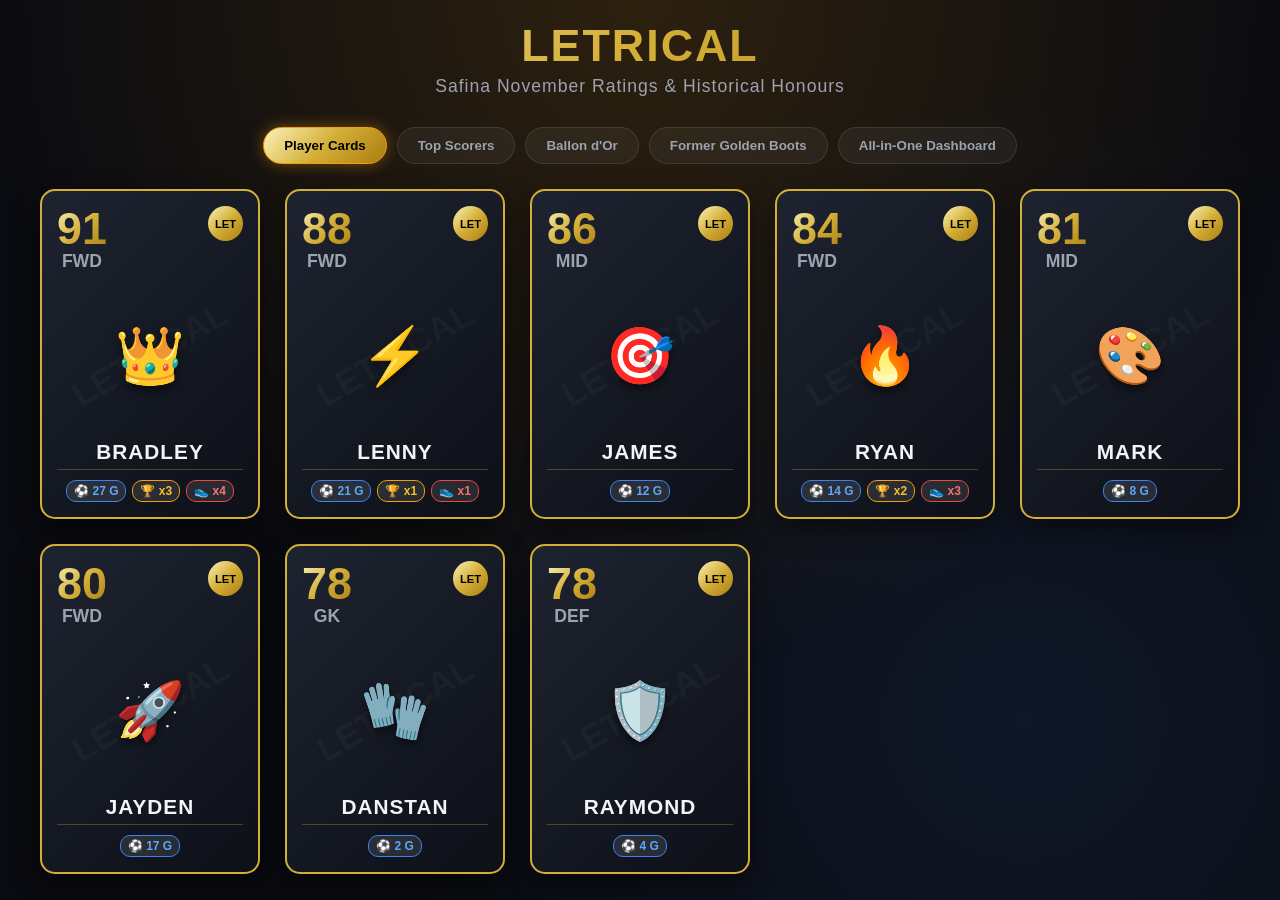
==== index.html @ ea12ece7 "Create the Letrical website landing page with the ratings, history, and tabbed dashboard layout." ====
<!DOCTYPE html>
<html lang="en">
<head>
  <meta charset="UTF-8" />
  <meta name="viewport" content="width=device-width, initial-scale=1.0" />
  <title>Letrical - Safina November Ratings & History</title>
  <style>
    :root {
      --bg-dark: #0a0b10;
      --card-bg: rgba(20, 24, 36, 0.85);
      --gold-primary: #f59e0b;
      --gold-glow: rgba(245, 158, 11, 0.4);
      --gold-gradient: linear-gradient(135deg, #fbf3b9 0%, #d4af37 50%, #aa7c11 100%);
      --silver-gradient: linear-gradient(135deg, #ffffff 0%, #a8a8a8 50%, #696969 100%);
      --bronze-gradient: linear-gradient(135deg, #f6d3af 0%, #b06d3b 50%, #7d4419 100%);
      --text-main: #f3f4f6;
      --text-sub: #9ca3af;
      --accent-blue: #3b82f6;
    }

    * {
      box-sizing: border-box;
      margin: 0;
      padding: 0;
      font-family: 'Segoe UI', Roboto, Helvetica, Arial, sans-serif;
    }

    body {
      background-color: var(--bg-dark);
      background-image:
        radial-gradient(circle at 50% 0%, rgba(245, 158, 11, 0.15) 0%, transparent 60%),
        radial-gradient(circle at 80% 80%, rgba(59, 130, 246, 0.1) 0%, transparent 50%);
      color: var(--text-main);
      min-height: 100vh;
      padding: 20px;
    }

    .header {
      text-align: center;
      margin-bottom: 30px;
    }

    .brand-title {
      font-size: 2.8rem;
      font-weight: 900;
      letter-spacing: 2px;
      background: var(--gold-gradient);
      -webkit-background-clip: text;
      background-clip: text;
      -webkit-text-fill-color: transparent;
      text-transform: uppercase;
      margin-bottom: 5px;
    }

    .subtitle {
      color: var(--text-sub);
      font-size: 1.1rem;
      letter-spacing: 1px;
    }

    .nav-tabs {
      display: flex;
      justify-content: center;
      gap: 10px;
      margin-bottom: 25px;
      flex-wrap: wrap;
    }

    .tab-btn {
      background: rgba(255, 255, 255, 0.05);
      border: 1px solid rgba(255, 255, 255, 0.1);
      color: var(--text-sub);
      padding: 10px 20px;
      border-radius: 20px;
      cursor: pointer;
      font-weight: 600;
      transition: all 0.3s ease;
    }

    .tab-btn:hover, .tab-btn.active {
      background: var(--gold-gradient);
      color: #000;
      border-color: var(--gold-primary);
      box-shadow: 0 0 15px var(--gold-glow);
    }

    .section-content {
      display: none;
      max-width: 1200px;
      margin: 0 auto;
    }

    .section-content.active {
      display: block;
    }

    .cards-grid {
      display: grid;
      grid-template-columns: repeat(auto-fit, minmax(220px, 1fr));
      gap: 25px;
      justify-items: center;
    }

    .fut-card {
      width: 220px;
      height: 330px;
      background: linear-gradient(135deg, #1e2330 0%, #0d1017 100%);
      border-radius: 15px;
      border: 2px solid #d4af37;
      position: relative;
      padding: 15px;
      box-shadow: 0 10px 25px rgba(0,0,0,0.5);
      transition: transform 0.3s ease, box-shadow 0.3s ease;
      overflow: hidden;
      display: flex;
      flex-direction: column;
      justify-content: space-between;
    }

    .fut-card:hover {
      transform: translateY(-8px) scale(1.02);
      box-shadow: 0 15px 30px var(--gold-glow);
    }

    .fut-card::before {
      content: 'LETRICAL';
      position: absolute;
      top: 50%;
      left: 50%;
      transform: translate(-50%, -50%) rotate(-30deg);
      font-size: 2.2rem;
      font-weight: 900;
      color: rgba(255, 255, 255, 0.03);
      pointer-events: none;
      white-space: nowrap;
    }

    .card-top {
      display: flex;
      justify-content: space-between;
      align-items: flex-start;
    }

    .rating-box {
      text-align: center;
    }

    .rating-num {
      font-size: 2.8rem;
      font-weight: 900;
      line-height: 1;
      background: var(--gold-gradient);
      -webkit-background-clip: text;
      background-clip: text;
      -webkit-text-fill-color: transparent;
    }

    .position-code {
      font-size: 1.1rem;
      font-weight: 700;
      color: var(--text-sub);
    }

    .club-badge {
      width: 35px;
      height: 35px;
      border-radius: 50%;
      background: var(--gold-gradient);
      display: flex;
      align-items: center;
      justify-content: center;
      color: #000;
      font-weight: 900;
      font-size: 0.7rem;
    }

    .player-avatar {
      text-align: center;
      font-size: 3.5rem;
      margin: 10px 0;
      filter: drop-shadow(0 5px 5px rgba(0,0,0,0.5));
    }

    .player-name {
      text-align: center;
      font-size: 1.3rem;
      font-weight: 800;
      letter-spacing: 1px;
      text-transform: uppercase;
      border-bottom: 1px solid rgba(212, 175, 55, 0.3);
      padding-bottom: 5px;
      margin-bottom: 10px;
    }

    .badges-container {
      display: flex;
      justify-content: center;
      gap: 6px;
      flex-wrap: wrap;
    }

    .mini-badge {
      font-size: 0.75rem;
      padding: 3px 7px;
      border-radius: 10px;
      background: rgba(255, 255, 255, 0.1);
      border: 1px solid rgba(255, 255, 255, 0.2);
      font-weight: 600;
    }

    .badge-goals { color: #60a5fa; border-color: #3b82f6; }
    .badge-ballon { color: #fbbf24; border-color: #f59e0b; }
    .badge-boot { color: #f87171; border-color: #ef4444; }

    .data-table-container {
      background: var(--card-bg);
      border: 1px solid rgba(255, 255, 255, 0.1);
      border-radius: 15px;
      padding: 20px;
      max-width: 800px;
      margin: 0 auto;
      box-shadow: 0 10px 30px rgba(0,0,0,0.5);
    }

    .table-title {
      font-size: 1.5rem;
      margin-bottom: 15px;
      color: var(--gold-primary);
      text-align: center;
    }

    .custom-table {
      width: 100%;
      border-collapse: collapse;
      text-align: left;
    }

    .custom-table th, .custom-table td {
      padding: 12px 15px;
      border-bottom: 1px solid rgba(255, 255, 255, 0.05);
    }

    .custom-table th {
      color: var(--text-sub);
      text-transform: uppercase;
      font-size: 0.85rem;
    }

    .custom-table tr:hover {
      background: rgba(255, 255, 255, 0.03);
    }

    .rank-cell {
      font-weight: 800;
      width: 50px;
    }

    .rank-1 { color: #f59e0b; }
    .rank-2 { color: #d1d5db; }
    .rank-3 { color: #b45309; }

    .dashboard-grid {
      display: grid;
      grid-template-columns: repeat(auto-fit, minmax(350px, 1fr));
      gap: 20px;
    }
  </style>
</head>
<body>
  <header class="header">
    <h1 class="brand-title">Letrical</h1>
    <p class="subtitle">Safina November Ratings & Historical Honours</p>
  </header>

  <div class="nav-tabs">
    <button class="tab-btn active" onclick="switchTab('ratings')">Player Cards</button>
    <button class="tab-btn" onclick="switchTab('top-scorers')">Top Scorers</button>
    <button class="tab-btn" onclick="switchTab('ballon-dor')">Ballon d'Or</button>
    <button class="tab-btn" onclick="switchTab('golden-boot')">Former Golden Boots</button>
    <button class="tab-btn" onclick="switchTab('dashboard')">All-in-One Dashboard</button>
  </div>

  <div id="ratings" class="section-content active">
    <div class="cards-grid" id="cards-container"></div>
  </div>

  <div id="top-scorers" class="section-content">
    <div class="data-table-container">
      <h2 class="table-title">Safina November Top Scorers</h2>
      <table class="custom-table">
        <thead>
          <tr>
            <th>Rank</th>
            <th>Player</th>
            <th>Goals</th>
          </tr>
        </thead>
        <tbody id="top-scorers-tbody"></tbody>
      </table>
    </div>
  </div>

  <div id="ballon-dor" class="section-content">
    <div class="data-table-container">
      <h2 class="table-title">Ballon d'Or Winners</h2>
      <table class="custom-table">
        <thead>
          <tr>
            <th>Year</th>
            <th>Winner</th>
          </tr>
        </thead>
        <tbody id="ballon-dor-tbody"></tbody>
      </table>
    </div>
  </div>

  <div id="golden-boot" class="section-content">
    <div class="data-table-container">
      <h2 class="table-title">Former Golden Boot Winners</h2>
      <table class="custom-table">
        <thead>
          <tr>
            <th>Year / Edition</th>
            <th>Winner</th>
          </tr>
        </thead>
        <tbody id="golden-boot-tbody"></tbody>
      </table>
    </div>
  </div>

  <div id="dashboard" class="section-content">
    <div class="dashboard-grid">
      <div class="data-table-container">
        <h2 class="table-title">Top Scorers</h2>
        <table class="custom-table"><tbody id="dash-scorers"></tbody></table>
      </div>
      <div class="data-table-container">
        <h2 class="table-title">Ballon d'Or History</h2>
        <table class="custom-table"><tbody id="dash-ballon"></tbody></table>
      </div>
      <div class="data-table-container">
        <h2 class="table-title">Golden Boot History</h2>
        <table class="custom-table"><tbody id="dash-boot"></tbody></table>
      </div>
    </div>
  </div>

  <script>
    const players = [
      { name: 'Bradley', rating: 91, pos: 'FWD', goals: 27, ballon: 3, boots: 4, avatar: '👑' },
      { name: 'Lenny', rating: 88, pos: 'FWD', goals: 21, ballon: 1, boots: 1, avatar: '⚡' },
      { name: 'James', rating: 86, pos: 'MID', goals: 12, ballon: 0, boots: 0, avatar: '🎯' },
      { name: 'Ryan', rating: 84, pos: 'FWD', goals: 14, ballon: 2, boots: 3, avatar: '🔥' },
      { name: 'Mark', rating: 81, pos: 'MID', goals: 8, ballon: 0, boots: 0, avatar: '🎨' },
      { name: 'Jayden', rating: 80, pos: 'FWD', goals: 17, ballon: 0, boots: 0, avatar: '🚀' },
      { name: 'Danstan', rating: 78, pos: 'GK', goals: 2, ballon: 0, boots: 0, avatar: '🧤' },
      { name: 'Raymond', rating: 78, pos: 'DEF', goals: 4, ballon: 0, boots: 0, avatar: '🛡️' }
    ];

    const topScorers = [
      { rank: 1, name: 'Bradley', goals: 27 },
      { rank: 2, name: 'Lenny', goals: 21 },
      { rank: 3, name: 'Jayden', goals: 17 },
      { rank: 4, name: 'Ryan', goals: 14 },
      { rank: 5, name: 'James', goals: 12 },
      { rank: 6, name: 'Mark', goals: 8 },
      { rank: 7, name: 'Raymond', goals: 4 },
      { rank: 8, name: 'Danstan', goals: 2 }
    ];

    const ballonDorHistory = [
      { year: '2018', winner: 'Richard' },
      { year: '2019', winner: 'Ryan' },
      { year: '2020', winner: 'Bradley' },
      { year: '2021', winner: 'Lenny' },
      { year: '2022', winner: 'Bradley' },
      { year: '2023', winner: 'Ryan' },
      { year: '2024', winner: 'Kelly' },
      { year: '2025', winner: 'Bradley' }
    ];

    const goldenBootHistory = [
      { year: '2018', winner: 'Leon' },
      { year: '2019', winner: 'Manu' },
      { year: '2020', winner: 'Bradley' },
      { year: '2021', winner: 'Ryan' },
      { year: '2022', winner: 'Lenny' },
      { year: '2023', winner: 'Bradley' },
      { year: '2024', winner: 'Ryan' },
      { year: '2025', winner: 'Bradley' },
      { year: '2026 (Apr)', winner: 'Ryan' },
      { year: '2026 (Aug)', winner: 'Bradley' },
      { year: '2026 (Oct)', winner: 'Bradley' }
    ];

    function renderCards() {
      const container = document.getElementById('cards-container');
      container.innerHTML = players.map(p => `
        <div class="fut-card">
          <div class="card-top">
            <div class="rating-box">
              <div class="rating-num">${p.rating}</div>
              <div class="position-code">${p.pos}</div>
            </div>
            <div class="club-badge">LET</div>
          </div>
          <div class="player-avatar">${p.avatar}</div>
          <div>
            <div class="player-name">${p.name}</div>
            <div class="badges-container">
              <span class="mini-badge badge-goals">⚽ ${p.goals} G</span>
              ${p.ballon > 0 ? `<span class="mini-badge badge-ballon">🏆 x${p.ballon}</span>` : ''}
              ${p.boots > 0 ? `<span class="mini-badge badge-boot">👟 x${p.boots}</span>` : ''}
            </div>
          </div>
        </div>
      `).join('');
    }

    function renderTables() {
      const tsBody = document.getElementById('top-scorers-tbody');
      const dashScorers = document.getElementById('dash-scorers');
      const tsHTML = topScorers.map(s => `
        <tr>
          <td class="rank-cell rank-${s.rank}">#${s.rank}</td>
          <td><strong>${s.name}</strong></td>
          <td>⚽ ${s.goals}</td>
        </tr>
      `).join('');
      tsBody.innerHTML = tsHTML;
      dashScorers.innerHTML = tsHTML;

      const bdBody = document.getElementById('ballon-dor-tbody');
      const dashBallon = document.getElementById('dash-ballon');
      const bdHTML = ballonDorHistory.map(b => `
        <tr>
          <td><strong>${b.year}</strong></td>
          <td>🏆 ${b.winner}</td>
        </tr>
      `).join('');
      bdBody.innerHTML = bdHTML;
      dashBallon.innerHTML = bdHTML;

      const gbBody = document.getElementById('golden-boot-tbody');
      const dashBoot = document.getElementById('dash-boot');
      const gbHTML = goldenBootHistory.map(g => `
        <tr>
          <td><strong>${g.year}</strong></td>
          <td>👟 ${g.winner}</td>
        </tr>
      `).join('');
      gbBody.innerHTML = gbHTML;
      dashBoot.innerHTML = gbHTML;
    }

    function switchTab(tabId) {
      document.querySelectorAll('.section-content').forEach(el => el.classList.remove('active'));
      document.querySelectorAll('.tab-btn').forEach(el => el.classList.remove('active'));

      const targetSection = document.getElementById(tabId);
      if (targetSection) {
        targetSection.classList.add('active');
      }

      const activeButton = Array.from(document.querySelectorAll('.tab-btn')).find(btn => btn.textContent.trim() === {
        ratings: 'Player Cards',
        'top-scorers': 'Top Scorers',
        'ballon-dor': 'Ballon d\'Or',
        'golden-boot': 'Former Golden Boots',
        dashboard: 'All-in-One Dashboard'
      }[tabId]);

      if (activeButton) {
        activeButton.classList.add('active');
      }
    }

    window.onload = () => {
      renderCards();
      renderTables();
      switchTab('ratings');
    };
  </script>
</body>
</html>
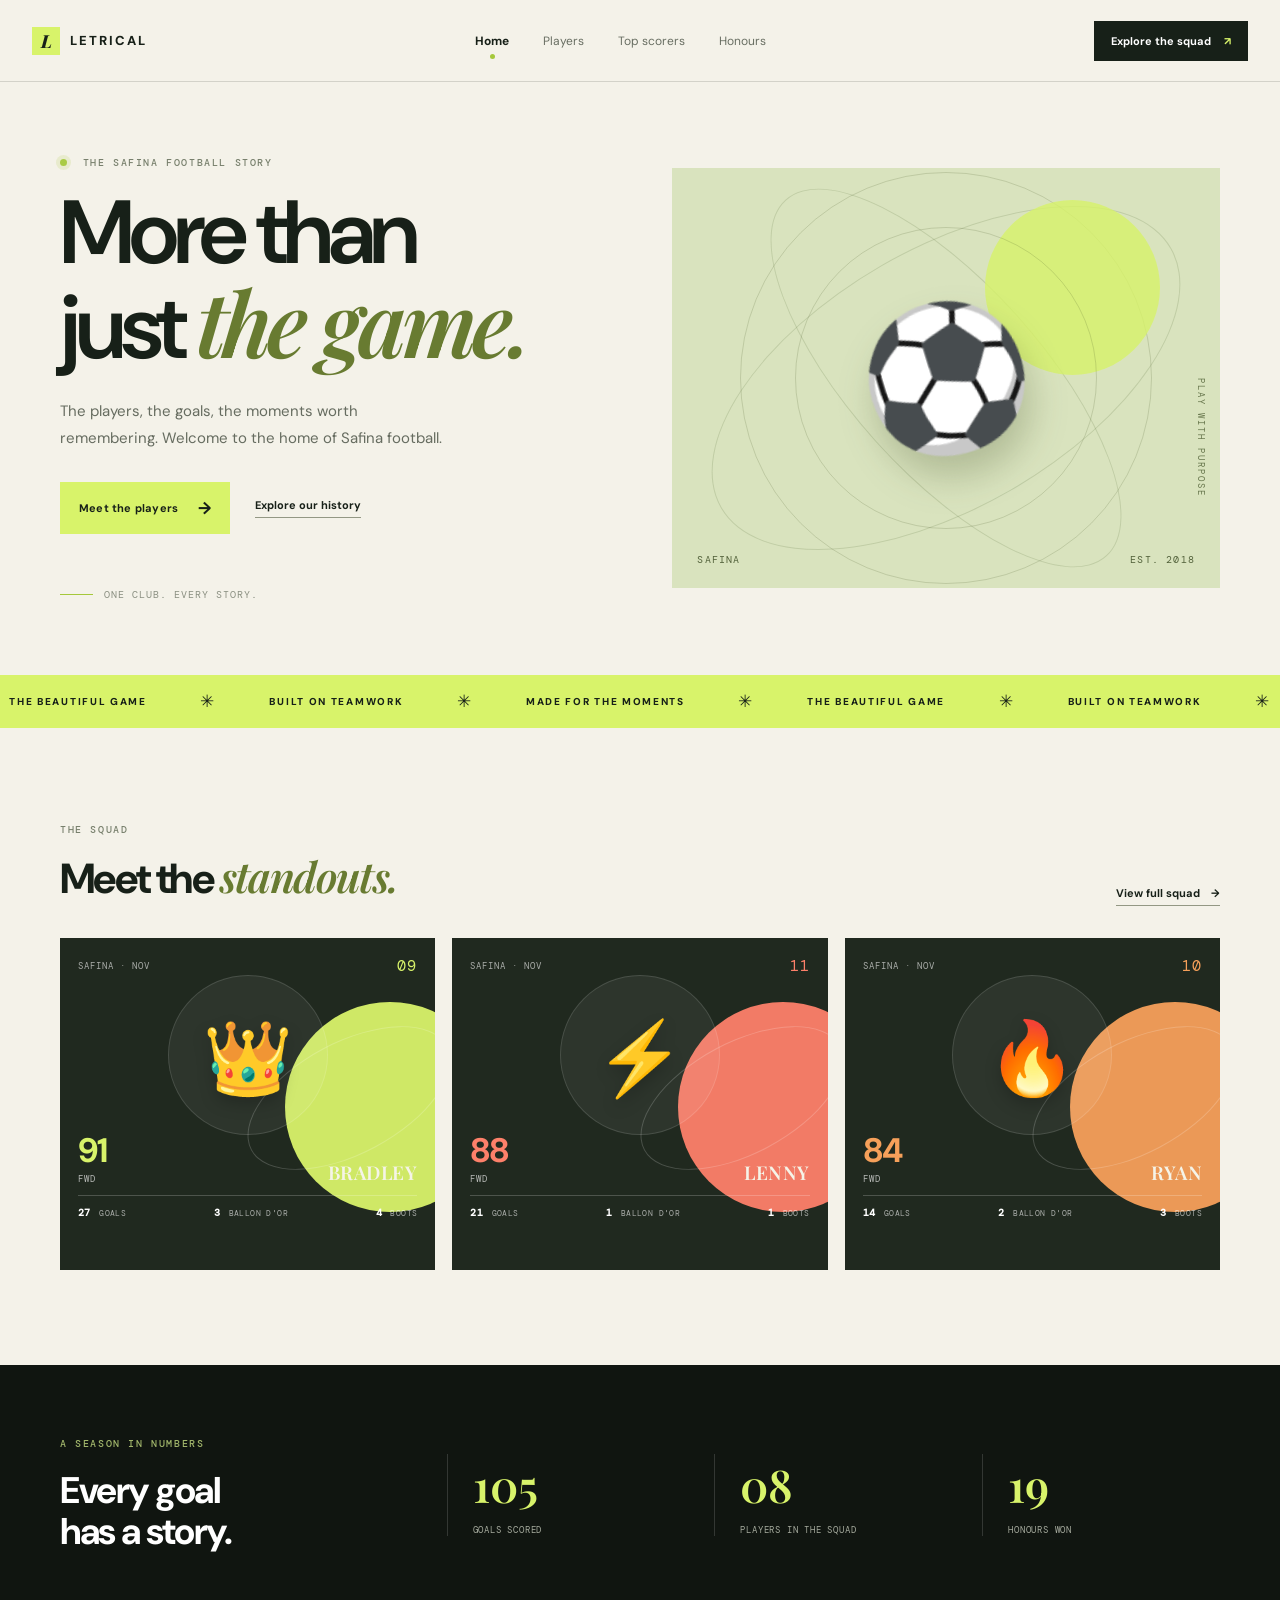
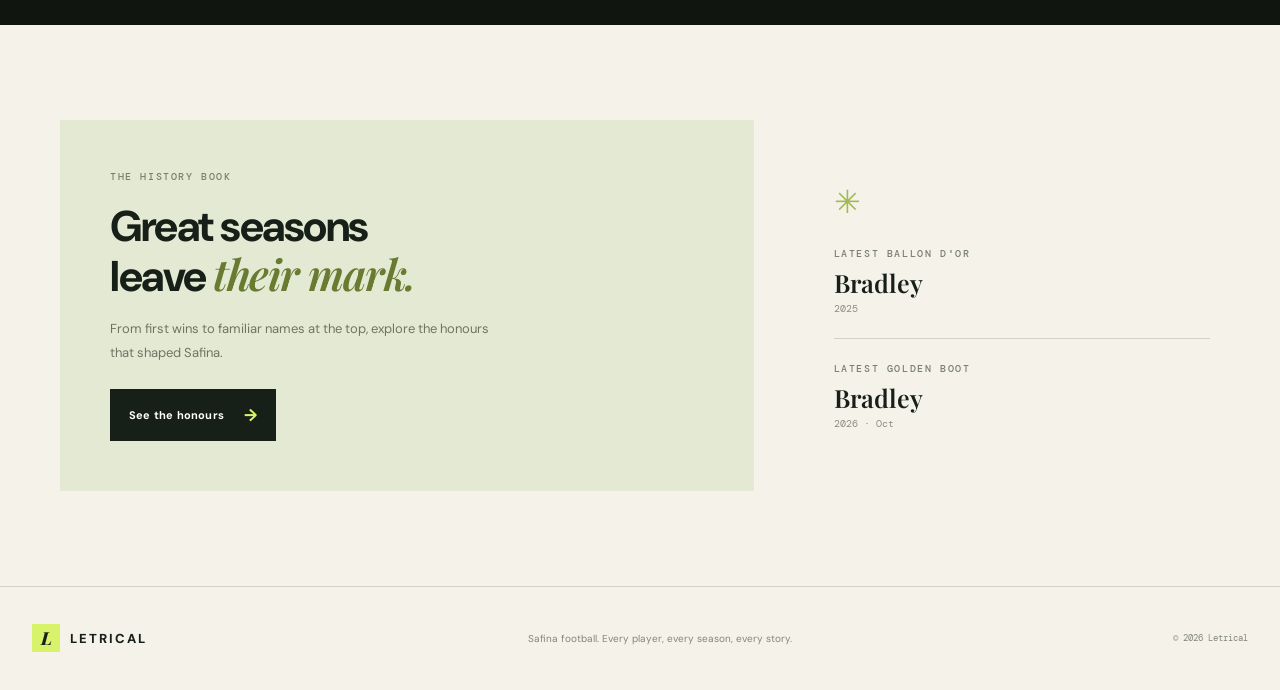
==== commit 58cb49b2: "Build Letrical as a responsive multi-page Safina football website." ====
--- a/index.html
+++ b/index.html
@@ -1,487 +1,71 @@
 <!DOCTYPE html>
 <html lang="en">
 <head>
-  <meta charset="UTF-8" />
-  <meta name="viewport" content="width=device-width, initial-scale=1.0" />
-  <title>Letrical - Safina November Ratings & History</title>
-  <style>
-    :root {
-      --bg-dark: #0a0b10;
-      --card-bg: rgba(20, 24, 36, 0.85);
-      --gold-primary: #f59e0b;
-      --gold-glow: rgba(245, 158, 11, 0.4);
-      --gold-gradient: linear-gradient(135deg, #fbf3b9 0%, #d4af37 50%, #aa7c11 100%);
-      --silver-gradient: linear-gradient(135deg, #ffffff 0%, #a8a8a8 50%, #696969 100%);
-      --bronze-gradient: linear-gradient(135deg, #f6d3af 0%, #b06d3b 50%, #7d4419 100%);
-      --text-main: #f3f4f6;
-      --text-sub: #9ca3af;
-      --accent-blue: #3b82f6;
-    }
-
-    * {
-      box-sizing: border-box;
-      margin: 0;
-      padding: 0;
-      font-family: 'Segoe UI', Roboto, Helvetica, Arial, sans-serif;
-    }
-
-    body {
-      background-color: var(--bg-dark);
-      background-image:
-        radial-gradient(circle at 50% 0%, rgba(245, 158, 11, 0.15) 0%, transparent 60%),
-        radial-gradient(circle at 80% 80%, rgba(59, 130, 246, 0.1) 0%, transparent 50%);
-      color: var(--text-main);
-      min-height: 100vh;
-      padding: 20px;
-    }
-
-    .header {
-      text-align: center;
-      margin-bottom: 30px;
-    }
-
-    .brand-title {
-      font-size: 2.8rem;
-      font-weight: 900;
-      letter-spacing: 2px;
-      background: var(--gold-gradient);
-      -webkit-background-clip: text;
-      background-clip: text;
-      -webkit-text-fill-color: transparent;
-      text-transform: uppercase;
-      margin-bottom: 5px;
-    }
-
-    .subtitle {
-      color: var(--text-sub);
-      font-size: 1.1rem;
-      letter-spacing: 1px;
-    }
-
-    .nav-tabs {
-      display: flex;
-      justify-content: center;
-      gap: 10px;
-      margin-bottom: 25px;
-      flex-wrap: wrap;
-    }
-
-    .tab-btn {
-      background: rgba(255, 255, 255, 0.05);
-      border: 1px solid rgba(255, 255, 255, 0.1);
-      color: var(--text-sub);
-      padding: 10px 20px;
-      border-radius: 20px;
-      cursor: pointer;
-      font-weight: 600;
-      transition: all 0.3s ease;
-    }
-
-    .tab-btn:hover, .tab-btn.active {
-      background: var(--gold-gradient);
-      color: #000;
-      border-color: var(--gold-primary);
-      box-shadow: 0 0 15px var(--gold-glow);
-    }
-
-    .section-content {
-      display: none;
-      max-width: 1200px;
-      margin: 0 auto;
-    }
-
-    .section-content.active {
-      display: block;
-    }
-
-    .cards-grid {
-      display: grid;
-      grid-template-columns: repeat(auto-fit, minmax(220px, 1fr));
-      gap: 25px;
-      justify-items: center;
-    }
-
-    .fut-card {
-      width: 220px;
-      height: 330px;
-      background: linear-gradient(135deg, #1e2330 0%, #0d1017 100%);
-      border-radius: 15px;
-      border: 2px solid #d4af37;
-      position: relative;
-      padding: 15px;
-      box-shadow: 0 10px 25px rgba(0,0,0,0.5);
-      transition: transform 0.3s ease, box-shadow 0.3s ease;
-      overflow: hidden;
-      display: flex;
-      flex-direction: column;
-      justify-content: space-between;
-    }
-
-    .fut-card:hover {
-      transform: translateY(-8px) scale(1.02);
-      box-shadow: 0 15px 30px var(--gold-glow);
-    }
-
-    .fut-card::before {
-      content: 'LETRICAL';
-      position: absolute;
-      top: 50%;
-      left: 50%;
-      transform: translate(-50%, -50%) rotate(-30deg);
-      font-size: 2.2rem;
-      font-weight: 900;
-      color: rgba(255, 255, 255, 0.03);
-      pointer-events: none;
-      white-space: nowrap;
-    }
-
-    .card-top {
-      display: flex;
-      justify-content: space-between;
-      align-items: flex-start;
-    }
-
-    .rating-box {
-      text-align: center;
-    }
-
-    .rating-num {
-      font-size: 2.8rem;
-      font-weight: 900;
-      line-height: 1;
-      background: var(--gold-gradient);
-      -webkit-background-clip: text;
-      background-clip: text;
-      -webkit-text-fill-color: transparent;
-    }
-
-    .position-code {
-      font-size: 1.1rem;
-      font-weight: 700;
-      color: var(--text-sub);
-    }
-
-    .club-badge {
-      width: 35px;
-      height: 35px;
-      border-radius: 50%;
-      background: var(--gold-gradient);
-      display: flex;
-      align-items: center;
-      justify-content: center;
-      color: #000;
-      font-weight: 900;
-      font-size: 0.7rem;
-    }
-
-    .player-avatar {
-      text-align: center;
-      font-size: 3.5rem;
-      margin: 10px 0;
-      filter: drop-shadow(0 5px 5px rgba(0,0,0,0.5));
-    }
-
-    .player-name {
-      text-align: center;
-      font-size: 1.3rem;
-      font-weight: 800;
-      letter-spacing: 1px;
-      text-transform: uppercase;
-      border-bottom: 1px solid rgba(212, 175, 55, 0.3);
-      padding-bottom: 5px;
-      margin-bottom: 10px;
-    }
-
-    .badges-container {
-      display: flex;
-      justify-content: center;
-      gap: 6px;
-      flex-wrap: wrap;
-    }
-
-    .mini-badge {
-      font-size: 0.75rem;
-      padding: 3px 7px;
-      border-radius: 10px;
-      background: rgba(255, 255, 255, 0.1);
-      border: 1px solid rgba(255, 255, 255, 0.2);
-      font-weight: 600;
-    }
-
-    .badge-goals { color: #60a5fa; border-color: #3b82f6; }
-    .badge-ballon { color: #fbbf24; border-color: #f59e0b; }
-    .badge-boot { color: #f87171; border-color: #ef4444; }
-
-    .data-table-container {
-      background: var(--card-bg);
-      border: 1px solid rgba(255, 255, 255, 0.1);
-      border-radius: 15px;
-      padding: 20px;
-      max-width: 800px;
-      margin: 0 auto;
-      box-shadow: 0 10px 30px rgba(0,0,0,0.5);
-    }
-
-    .table-title {
-      font-size: 1.5rem;
-      margin-bottom: 15px;
-      color: var(--gold-primary);
-      text-align: center;
-    }
-
-    .custom-table {
-      width: 100%;
-      border-collapse: collapse;
-      text-align: left;
-    }
-
-    .custom-table th, .custom-table td {
-      padding: 12px 15px;
-      border-bottom: 1px solid rgba(255, 255, 255, 0.05);
-    }
-
-    .custom-table th {
-      color: var(--text-sub);
-      text-transform: uppercase;
-      font-size: 0.85rem;
-    }
-
-    .custom-table tr:hover {
-      background: rgba(255, 255, 255, 0.03);
-    }
-
-    .rank-cell {
-      font-weight: 800;
-      width: 50px;
-    }
-
-    .rank-1 { color: #f59e0b; }
-    .rank-2 { color: #d1d5db; }
-    .rank-3 { color: #b45309; }
-
-    .dashboard-grid {
-      display: grid;
-      grid-template-columns: repeat(auto-fit, minmax(350px, 1fr));
-      gap: 20px;
-    }
-  </style>
+  <meta charset="UTF-8">
+  <meta name="viewport" content="width=device-width, initial-scale=1.0">
+  <meta name="description" content="Meet the Safina players, explore the latest ratings, top scorers, and award history on Letrical.">
+  <meta name="theme-color" content="#101510">
+  <title>Letrical — Safina Football</title>
+  <link rel="stylesheet" href="styles.css">
+  <script src="data.js" defer></script>
+  <script src="app.js" defer></script>
 </head>
 <body>
-  <header class="header">
-    <h1 class="brand-title">Letrical</h1>
-    <p class="subtitle">Safina November Ratings & Historical Honours</p>
+  <header class="site-header">
+    <a class="wordmark" href="index.html" aria-label="Letrical home"><span class="wordmark-mark">L</span>LETRICAL</a>
+    <button class="menu-toggle" aria-label="Open navigation" aria-expanded="false">☰</button>
+    <nav class="site-nav" aria-label="Main navigation">
+      <a class="active" href="index.html">Home</a>
+      <a href="players.html">Players</a>
+      <a href="scorers.html">Top scorers</a>
+      <a href="honours.html">Honours</a>
+    </nav>
+    <a class="header-cta" href="players.html">Explore the squad <span aria-hidden="true">↗</span></a>
   </header>
 
-  <div class="nav-tabs">
-    <button class="tab-btn active" onclick="switchTab('ratings')">Player Cards</button>
-    <button class="tab-btn" onclick="switchTab('top-scorers')">Top Scorers</button>
-    <button class="tab-btn" onclick="switchTab('ballon-dor')">Ballon d'Or</button>
-    <button class="tab-btn" onclick="switchTab('golden-boot')">Former Golden Boots</button>
-    <button class="tab-btn" onclick="switchTab('dashboard')">All-in-One Dashboard</button>
-  </div>
+  <main>
+    <section class="hero page-width">
+      <div class="hero-copy">
+        <p class="eyebrow"><span class="live-dot"></span> THE SAFINA FOOTBALL STORY</p>
+        <h1>More than<br>just <em>the game.</em></h1>
+        <p class="hero-intro">The players, the goals, the moments worth remembering. Welcome to the home of Safina football.</p>
+        <div class="hero-actions">
+          <a class="button button-primary" href="players.html">Meet the players <span aria-hidden="true">→</span></a>
+          <a class="text-link" href="honours.html">Explore our history</a>
+        </div>
+        <div class="hero-note"><span class="note-line"></span><span>ONE CLUB. EVERY STORY.</span></div>
+      </div>
+      <div class="hero-art" aria-label="Illustration of a football on a pitch">
+        <div class="hero-orbit orbit-one"></div><div class="hero-orbit orbit-two"></div>
+        <div class="hero-sun"></div>
+        <div class="hero-ball" aria-hidden="true">⚽</div>
+        <div class="hero-art-label"><span>SAFINA</span><span>EST. 2018</span></div>
+        <div class="hero-side-label">PLAY WITH PURPOSE</div>
+      </div>
+    </section>
 
-  <div id="ratings" class="section-content active">
-    <div class="cards-grid" id="cards-container"></div>
-  </div>
+    <section class="ticker" aria-label="Club motto"><div class="ticker-track"><span>THE BEAUTIFUL GAME</span><b>✳</b><span>BUILT ON TEAMWORK</span><b>✳</b><span>MADE FOR THE MOMENTS</span><b>✳</b><span>THE BEAUTIFUL GAME</span><b>✳</b><span>BUILT ON TEAMWORK</span><b>✳</b></div></section>
 
-  <div id="top-scorers" class="section-content">
-    <div class="data-table-container">
-      <h2 class="table-title">Safina November Top Scorers</h2>
-      <table class="custom-table">
-        <thead>
-          <tr>
-            <th>Rank</th>
-            <th>Player</th>
-            <th>Goals</th>
-          </tr>
-        </thead>
-        <tbody id="top-scorers-tbody"></tbody>
-      </table>
-    </div>
-  </div>
+    <section class="section page-width home-featured">
+      <div class="section-heading"><div><p class="eyebrow">THE SQUAD</p><h2>Meet the <em>standouts.</em></h2></div><a class="text-link" href="players.html">View full squad <span aria-hidden="true">→</span></a></div>
+      <div class="player-grid featured-grid" id="featured-players"></div>
+    </section>
 
-  <div id="ballon-dor" class="section-content">
-    <div class="data-table-container">
-      <h2 class="table-title">Ballon d'Or Winners</h2>
-      <table class="custom-table">
-        <thead>
-          <tr>
-            <th>Year</th>
-            <th>Winner</th>
-          </tr>
-        </thead>
-        <tbody id="ballon-dor-tbody"></tbody>
-      </table>
-    </div>
-  </div>
+    <section class="numbers-band">
+      <div class="page-width numbers-inner">
+        <div class="numbers-heading"><p class="eyebrow">A SEASON IN NUMBERS</p><h2>Every goal<br>has a story.</h2></div>
+        <div class="stat-block"><strong id="stat-goals">—</strong><span>GOALS SCORED</span></div>
+        <div class="stat-block"><strong id="stat-players">—</strong><span>PLAYERS IN THE SQUAD</span></div>
+        <div class="stat-block"><strong id="stat-awards">—</strong><span>HONOURS WON</span></div>
+      </div>
+    </section>
 
-  <div id="golden-boot" class="section-content">
-    <div class="data-table-container">
-      <h2 class="table-title">Former Golden Boot Winners</h2>
-      <table class="custom-table">
-        <thead>
-          <tr>
-            <th>Year / Edition</th>
-            <th>Winner</th>
-          </tr>
-        </thead>
-        <tbody id="golden-boot-tbody"></tbody>
-      </table>
-    </div>
-  </div>
+    <section class="section page-width home-history">
+      <div class="history-callout"><p class="eyebrow">THE HISTORY BOOK</p><h2>Great seasons<br>leave <em>their mark.</em></h2><p>From first wins to familiar names at the top, explore the honours that shaped Safina.</p><a class="button button-dark" href="honours.html">See the honours <span aria-hidden="true">→</span></a></div>
+      <div class="latest-winner"><div class="winner-icon" aria-hidden="true">✳</div><p class="eyebrow">LATEST BALLON D'OR</p><strong id="latest-ballon-winner">—</strong><span id="latest-ballon-year">—</span><div class="winner-rule"></div><p class="eyebrow">LATEST GOLDEN BOOT</p><strong id="latest-boot-winner">—</strong><span id="latest-boot-year">—</span></div>
+    </section>
+  </main>
 
-  <div id="dashboard" class="section-content">
-    <div class="dashboard-grid">
-      <div class="data-table-container">
-        <h2 class="table-title">Top Scorers</h2>
-        <table class="custom-table"><tbody id="dash-scorers"></tbody></table>
-      </div>
-      <div class="data-table-container">
-        <h2 class="table-title">Ballon d'Or History</h2>
-        <table class="custom-table"><tbody id="dash-ballon"></tbody></table>
-      </div>
-      <div class="data-table-container">
-        <h2 class="table-title">Golden Boot History</h2>
-        <table class="custom-table"><tbody id="dash-boot"></tbody></table>
-      </div>
-    </div>
-  </div>
-
-  <script>
-    const players = [
-      { name: 'Bradley', rating: 91, pos: 'FWD', goals: 27, ballon: 3, boots: 4, avatar: '👑' },
-      { name: 'Lenny', rating: 88, pos: 'FWD', goals: 21, ballon: 1, boots: 1, avatar: '⚡' },
-      { name: 'James', rating: 86, pos: 'MID', goals: 12, ballon: 0, boots: 0, avatar: '🎯' },
-      { name: 'Ryan', rating: 84, pos: 'FWD', goals: 14, ballon: 2, boots: 3, avatar: '🔥' },
-      { name: 'Mark', rating: 81, pos: 'MID', goals: 8, ballon: 0, boots: 0, avatar: '🎨' },
-      { name: 'Jayden', rating: 80, pos: 'FWD', goals: 17, ballon: 0, boots: 0, avatar: '🚀' },
-      { name: 'Danstan', rating: 78, pos: 'GK', goals: 2, ballon: 0, boots: 0, avatar: '🧤' },
-      { name: 'Raymond', rating: 78, pos: 'DEF', goals: 4, ballon: 0, boots: 0, avatar: '🛡️' }
-    ];
-
-    const topScorers = [
-      { rank: 1, name: 'Bradley', goals: 27 },
-      { rank: 2, name: 'Lenny', goals: 21 },
-      { rank: 3, name: 'Jayden', goals: 17 },
-      { rank: 4, name: 'Ryan', goals: 14 },
-      { rank: 5, name: 'James', goals: 12 },
-      { rank: 6, name: 'Mark', goals: 8 },
-      { rank: 7, name: 'Raymond', goals: 4 },
-      { rank: 8, name: 'Danstan', goals: 2 }
-    ];
-
-    const ballonDorHistory = [
-      { year: '2018', winner: 'Richard' },
-      { year: '2019', winner: 'Ryan' },
-      { year: '2020', winner: 'Bradley' },
-      { year: '2021', winner: 'Lenny' },
-      { year: '2022', winner: 'Bradley' },
-      { year: '2023', winner: 'Ryan' },
-      { year: '2024', winner: 'Kelly' },
-      { year: '2025', winner: 'Bradley' }
-    ];
-
-    const goldenBootHistory = [
-      { year: '2018', winner: 'Leon' },
-      { year: '2019', winner: 'Manu' },
-      { year: '2020', winner: 'Bradley' },
-      { year: '2021', winner: 'Ryan' },
-      { year: '2022', winner: 'Lenny' },
-      { year: '2023', winner: 'Bradley' },
-      { year: '2024', winner: 'Ryan' },
-      { year: '2025', winner: 'Bradley' },
-      { year: '2026 (Apr)', winner: 'Ryan' },
-      { year: '2026 (Aug)', winner: 'Bradley' },
-      { year: '2026 (Oct)', winner: 'Bradley' }
-    ];
-
-    function renderCards() {
-      const container = document.getElementById('cards-container');
-      container.innerHTML = players.map(p => `
-        <div class="fut-card">
-          <div class="card-top">
-            <div class="rating-box">
-              <div class="rating-num">${p.rating}</div>
-              <div class="position-code">${p.pos}</div>
-            </div>
-            <div class="club-badge">LET</div>
-          </div>
-          <div class="player-avatar">${p.avatar}</div>
-          <div>
-            <div class="player-name">${p.name}</div>
-            <div class="badges-container">
-              <span class="mini-badge badge-goals">⚽ ${p.goals} G</span>
-              ${p.ballon > 0 ? `<span class="mini-badge badge-ballon">🏆 x${p.ballon}</span>` : ''}
-              ${p.boots > 0 ? `<span class="mini-badge badge-boot">👟 x${p.boots}</span>` : ''}
-            </div>
-          </div>
-        </div>
-      `).join('');
-    }
-
-    function renderTables() {
-      const tsBody = document.getElementById('top-scorers-tbody');
-      const dashScorers = document.getElementById('dash-scorers');
-      const tsHTML = topScorers.map(s => `
-        <tr>
-          <td class="rank-cell rank-${s.rank}">#${s.rank}</td>
-          <td><strong>${s.name}</strong></td>
-          <td>⚽ ${s.goals}</td>
-        </tr>
-      `).join('');
-      tsBody.innerHTML = tsHTML;
-      dashScorers.innerHTML = tsHTML;
-
-      const bdBody = document.getElementById('ballon-dor-tbody');
-      const dashBallon = document.getElementById('dash-ballon');
-      const bdHTML = ballonDorHistory.map(b => `
-        <tr>
-          <td><strong>${b.year}</strong></td>
-          <td>🏆 ${b.winner}</td>
-        </tr>
-      `).join('');
-      bdBody.innerHTML = bdHTML;
-      dashBallon.innerHTML = bdHTML;
-
-      const gbBody = document.getElementById('golden-boot-tbody');
-      const dashBoot = document.getElementById('dash-boot');
-      const gbHTML = goldenBootHistory.map(g => `
-        <tr>
-          <td><strong>${g.year}</strong></td>
-          <td>👟 ${g.winner}</td>
-        </tr>
-      `).join('');
-      gbBody.innerHTML = gbHTML;
-      dashBoot.innerHTML = gbHTML;
-    }
-
-    function switchTab(tabId) {
-      document.querySelectorAll('.section-content').forEach(el => el.classList.remove('active'));
-      document.querySelectorAll('.tab-btn').forEach(el => el.classList.remove('active'));
-
-      const targetSection = document.getElementById(tabId);
-      if (targetSection) {
-        targetSection.classList.add('active');
-      }
-
-      const activeButton = Array.from(document.querySelectorAll('.tab-btn')).find(btn => btn.textContent.trim() === {
-        ratings: 'Player Cards',
-        'top-scorers': 'Top Scorers',
-        'ballon-dor': 'Ballon d\'Or',
-        'golden-boot': 'Former Golden Boots',
-        dashboard: 'All-in-One Dashboard'
-      }[tabId]);
-
-      if (activeButton) {
-        activeButton.classList.add('active');
-      }
-    }
-
-    window.onload = () => {
-      renderCards();
-      renderTables();
-      switchTab('ratings');
-    };
-  </script>
+  <footer class="site-footer"><a class="wordmark" href="index.html"><span class="wordmark-mark">L</span>LETRICAL</a><p>Safina football. Every player, every season, every story.</p><span>© <span data-year></span> Letrical</span></footer>
 </body>
 </html>
--- a/styles.css
+++ b/styles.css
@@ -0,0 +1,14 @@
+@import url('https://fonts.googleapis.com/css2?family=DM+Mono:wght@400;500&family=DM+Sans:wght@400;500;600;700;800&family=Playfair+Display:ital,wght@0,600;0,700;1,600;1,700&display=swap');
+
+:root{--ink:#172018;--deep:#101510;--paper:#f4f2e9;--cream:#e9e6d9;--muted:#777d70;--lime:#d8f36a;--line:rgba(23,32,24,.15);--serif:'Playfair Display',Georgia,serif;--sans:'DM Sans',Arial,sans-serif;--mono:'DM Mono',monospace}
+*{box-sizing:border-box}html{scroll-behavior:smooth}body{margin:0;background:var(--paper);color:var(--ink);font-family:var(--sans);-webkit-font-smoothing:antialiased}a{color:inherit;text-decoration:none}.page-width{width:min(1160px,calc(100% - 64px));margin-inline:auto}
+.site-header{height:82px;padding:0 max(32px,calc((100vw - 1300px)/2));display:flex;align-items:center;justify-content:space-between;border-bottom:1px solid var(--line);background:var(--paper);position:relative;z-index:5}.wordmark{display:inline-flex;align-items:center;gap:10px;font-size:13px;font-weight:800;letter-spacing:2px}.wordmark-mark{width:28px;height:28px;display:grid;place-items:center;background:var(--lime);font-family:var(--serif);font-size:18px;font-style:italic;letter-spacing:0}.site-nav{display:flex;gap:34px;align-items:center}.site-nav a{font-size:12px;color:#686e62;transition:color .2s}.site-nav a:hover,.site-nav a.active{color:var(--ink);font-weight:700}.site-nav a.active:after{content:'';display:block;width:5px;height:5px;border-radius:50%;background:#a5c83b;margin:5px auto -10px}.header-cta{font-size:11px;font-weight:700;background:var(--ink);color:#fff;padding:13px 17px}.header-cta span{color:var(--lime);padding-left:10px}.menu-toggle{display:none}
+.hero{min-height:570px;display:grid;grid-template-columns:1fr .95fr;align-items:center;gap:36px;padding-block:64px}.hero-copy{padding:10px 0}.eyebrow{font:500 10px var(--mono);letter-spacing:1.6px;color:#78806d;margin:0 0 20px}.live-dot{display:inline-block;width:7px;height:7px;border-radius:50%;background:#a9cb44;margin-right:8px;box-shadow:0 0 0 4px rgba(169,203,68,.17)}h1,h2,p{margin-top:0}.hero h1,.page-hero h1{font-size:clamp(54px,7vw,92px);line-height:.98;letter-spacing:-5px;margin:0 0 26px;font-weight:600}.hero h1 em,.page-hero h1 em,.section-heading h2 em,.numbers-heading h2 em,.history-callout h2 em{font-family:var(--serif);font-weight:600;color:#687b31}.hero-intro{font-size:15px;line-height:1.8;color:#666c60;max-width:390px}.hero-actions{display:flex;align-items:center;gap:25px;margin-top:30px}.button{display:inline-flex;align-items:center;gap:20px;padding:15px 19px;font-size:11px;font-weight:700;letter-spacing:.2px}.button-primary{background:var(--lime);color:var(--ink)}.button-primary span,.button-dark span{font-size:17px}.text-link{font-size:11px;font-weight:700;border-bottom:1px solid #939884;padding-bottom:5px}.text-link span{padding-left:8px}.hero-note{display:flex;align-items:center;gap:11px;margin-top:54px;color:#8b9082;font:10px var(--mono);letter-spacing:1px}.note-line{height:1px;width:33px;background:#a5c83b}.hero-art{height:420px;position:relative;overflow:hidden;background:#d9e3be;display:grid;place-items:center}.hero-art:before,.hero-art:after{content:'';position:absolute;border:1px solid rgba(67,87,33,.18);border-radius:50%;width:410px;height:410px}.hero-art:after{width:300px;height:300px}.hero-orbit{position:absolute;border:1px solid rgba(67,87,33,.16);border-radius:50%;width:520px;height:260px;transform:rotate(-30deg)}.orbit-two{transform:rotate(48deg);width:480px;height:190px}.hero-sun{position:absolute;width:175px;height:175px;background:var(--lime);border-radius:50%;top:32px;right:60px;opacity:.8}.hero-ball{position:relative;z-index:1;font-size:140px;filter:drop-shadow(0 22px 18px rgba(49,62,27,.24));transform:rotate(-17deg)}.hero-art-label{position:absolute;left:25px;bottom:22px;right:25px;display:flex;justify-content:space-between;font:10px var(--mono);letter-spacing:1.2px;color:#52613a}.hero-side-label{position:absolute;right:13px;top:50%;writing-mode:vertical-rl;font:9px var(--mono);letter-spacing:2px;color:#69784e}
+.ticker{height:53px;background:var(--lime);overflow:hidden;display:flex;align-items:center}.ticker-track{display:flex;align-items:center;justify-content:space-around;min-width:100%;gap:35px;white-space:nowrap;font-size:10px;letter-spacing:1.7px;font-weight:800}.ticker-track b{font-size:17px;font-weight:400}.section{padding-block:95px}.section-heading,.leaderboard-top{display:flex;align-items:end;justify-content:space-between;margin-bottom:32px}.section-heading .eyebrow,.leaderboard-top .eyebrow{margin-bottom:12px}.section-heading h2,.leaderboard-top h2{font-size:42px;letter-spacing:-1.6px;margin:0}.section-aside{font:9px var(--mono);letter-spacing:1px;color:#83897b}.player-grid{display:grid;grid-template-columns:repeat(4,1fr);gap:17px}.featured-grid{grid-template-columns:repeat(3,1fr)}.player-card{--tone:#d8f36a;position:relative;overflow:hidden;min-height:332px;padding:18px 18px 15px;background:#20291f;color:#f5f4e8;isolation:isolate;transition:transform .25s,box-shadow .25s}.player-card:hover{transform:translateY(-5px);box-shadow:0 14px 28px rgba(28,38,27,.18)}.tone-lime{--tone:#d8f36a}.tone-coral{--tone:#fd806a}.tone-blue{--tone:#85b8f5}.tone-orange{--tone:#f6a05a}.tone-violet{--tone:#c0a3ef}.tone-cyan{--tone:#82d8d1}.tone-gold{--tone:#e6c45b}.tone-slate{--tone:#b5c5c6}.player-card:before{content:'';position:absolute;z-index:-1;width:210px;height:210px;border-radius:50%;background:var(--tone);right:-60px;top:64px;opacity:.95}.player-card:after{content:'';position:absolute;z-index:-1;width:220px;height:110px;border:1px solid rgba(255,255,255,.19);border-radius:50%;right:-25px;top:104px;transform:rotate(-28deg)}.card-edition,.player-number{font:9px var(--mono);letter-spacing:1px;color:rgba(255,255,255,.62)}.player-card-top{display:flex;justify-content:space-between;align-items:center}.player-number{color:var(--tone);font-size:15px}.card-player-art{height:158px;position:relative;display:grid;place-items:center}.card-shape{position:absolute;width:160px;height:160px;border-radius:50%;background:rgba(255,255,255,.06);border:1px solid rgba(255,255,255,.13)}.player-emoji{position:relative;font-size:72px;filter:drop-shadow(0 7px 8px rgba(0,0,0,.2));transform:translateY(4px)}.player-card-info{position:relative;border-bottom:1px solid rgba(255,255,255,.2);padding-bottom:10px;display:flex;align-items:end;justify-content:space-between}.player-rating{display:flex;flex-direction:column;line-height:1}.player-rating strong{font-size:34px;letter-spacing:-2px;color:var(--tone)}.player-rating span{font:9px var(--mono);letter-spacing:1px;margin-top:5px;color:rgba(255,255,255,.68)}.player-card-name{font:600 19px var(--serif);text-transform:uppercase;letter-spacing:.5px}.player-card-stats{display:flex;justify-content:space-between;padding-top:10px;font:8px var(--mono);letter-spacing:.4px;color:rgba(255,255,255,.62)}.player-card-stats b{color:#fff;font-size:10px;margin-right:3px}
+.numbers-band{background:var(--deep);color:#fff}.numbers-inner{min-height:260px;display:grid;grid-template-columns:1.5fr repeat(3,1fr);align-items:center;gap:30px}.numbers-heading .eyebrow{color:#a1b66b}.numbers-heading h2{font-size:37px;line-height:1.1;letter-spacing:-1.5px;margin:0}.numbers-heading h2 em{color:var(--lime)}.stat-block{border-left:1px solid rgba(255,255,255,.15);padding-left:25px;display:flex;flex-direction:column;gap:10px}.stat-block strong{font:600 45px var(--serif);color:var(--lime)}.stat-block span{font:9px var(--mono);letter-spacing:.8px;color:#a6ab9e}.home-history{display:grid;grid-template-columns:1.4fr .8fr;gap:70px;align-items:center}.history-callout{padding:50px;background:#e4e9d4}.history-callout h2{font-size:43px;letter-spacing:-1.5px;line-height:1.1;margin-bottom:17px}.history-callout p:not(.eyebrow){color:#6e7564;max-width:390px;font-size:13px;line-height:1.8}.button-dark{background:var(--ink);color:white;margin-top:12px}.button-dark span{color:var(--lime)}.latest-winner{padding:20px 10px;display:flex;flex-direction:column;align-items:flex-start}.winner-icon{font-size:32px;color:#9ebc48;margin-bottom:24px}.latest-winner .eyebrow{margin:0 0 6px}.latest-winner strong{font:600 25px var(--serif);margin-bottom:3px}.latest-winner>span{font:10px var(--mono);color:#8b9082}.winner-rule{height:1px;width:100%;background:var(--line);margin:23px 0}
+.site-footer{min-height:104px;padding:24px max(32px,calc((100vw - 1300px)/2));border-top:1px solid var(--line);display:flex;align-items:center;justify-content:space-between;gap:20px}.site-footer p{margin:0;font-size:10px;color:#82877b}.site-footer>span{font:9px var(--mono);color:#82877b}
+.page-hero{padding-top:96px;padding-bottom:64px;border-bottom:1px solid var(--line);position:relative}.page-hero h1{font-size:clamp(54px,7vw,82px);margin-bottom:19px}.page-hero>p:not(.eyebrow){font-size:14px;color:#73796c;line-height:1.7;max-width:480px;margin-bottom:28px}.page-hero-meta{display:flex;gap:12px;color:#858b7e;font:9px var(--mono);letter-spacing:1px}.squad-section{padding-top:62px}.squad-section .player-grid{grid-template-columns:repeat(4,1fr)}.leaderboard-section{padding-top:75px;max-width:960px}.leaderboard-top{align-items:center}.leaderboard-total{display:flex;flex-direction:column;align-items:flex-end}.leaderboard-total strong{font:600 30px var(--serif);color:#627731}.leaderboard-total span{font:9px var(--mono);color:#82877b;letter-spacing:1px}.table-shell{border:1px solid var(--line);background:#faf9f4}.leaderboard{width:100%;border-collapse:collapse;text-align:left}.leaderboard th{padding:17px 20px;font:9px var(--mono);letter-spacing:1px;color:#858b7e;border-bottom:1px solid var(--line)}.leaderboard td{padding:16px 20px;border-bottom:1px solid rgba(23,32,24,.08)}.leaderboard tbody tr:last-child td{border-bottom:0}.leaderboard tbody tr:hover{background:#f1f3e8}.rank-badge{font:11px var(--mono);color:#8b9082}.rank-badge.rank-1{color:#718b2f}.rank-badge.rank-2{color:#777e80}.rank-badge.rank-3{color:#a66a42}.table-player{display:flex;align-items:center;gap:12px}.table-avatar{width:34px;height:34px;border-radius:50%;display:grid;place-items:center;background:#e6eadb;font-size:17px}.table-player strong{font-size:13px}.position-pill{padding:5px 8px;background:#edf0e3;color:#69784b;font:9px var(--mono)}.goal-count{font:600 19px var(--serif)}.goal-count span{font-size:13px}.table-footnote{font-size:10px;color:#8a8f83;margin-top:14px}
+.honours-section{padding-top:68px;padding-bottom:62px}.honours-section+.honours-section{padding-top:20px}.award-mark{font-size:38px;color:#a4bf4b}.boot-mark{color:#d28757}.honours-list{border-top:1px solid var(--line)}.honour-row{min-height:72px;display:grid;grid-template-columns:42px 130px 1fr auto;align-items:center;gap:15px;border-bottom:1px solid var(--line);padding:10px 15px;transition:background .2s}.honour-row:hover{background:#eeefe7}.honour-row.latest{background:#e8edd9}.honour-icon{width:34px;height:34px;display:grid;place-items:center;background:#dfe8c4;color:#728b38;font-size:18px}.boot-section .honour-icon{background:#f3e1d5;color:#b87043}.honour-year{font:11px var(--mono);color:#83897c}.honour-winner{font:600 18px var(--serif)}.latest-tag{font:8px var(--mono);letter-spacing:.7px;color:#687d32}.honour-arrow{color:#9aa08f}
+@media(max-width:900px){.site-header{padding-inline:24px}.site-nav{gap:20px}.hero{min-height:500px;gap:20px}.hero-art{height:360px}.player-grid,.squad-section .player-grid{grid-template-columns:repeat(2,1fr)}.numbers-inner{grid-template-columns:repeat(3,1fr);padding-block:38px}.numbers-heading{grid-column:1/-1}.numbers-heading br{display:none}.home-history{gap:35px}.site-footer{padding-inline:24px}}
+@media(max-width:620px){.page-width{width:calc(100% - 36px)}.site-header{height:68px;padding-inline:18px}.wordmark{font-size:11px}.header-cta{display:none}.menu-toggle{display:block;border:0;background:transparent;font-size:21px;color:var(--ink);cursor:pointer}.site-nav{display:none;position:absolute;top:68px;left:0;right:0;padding:16px 20px 20px;background:var(--paper);border-bottom:1px solid var(--line);flex-direction:column;align-items:stretch;gap:0}.site-nav.is-open{display:flex}.site-nav a{padding:13px 0}.site-nav a.active:after{display:none}.hero{display:flex;flex-direction:column;align-items:stretch;padding-block:48px 35px;gap:28px}.hero h1,.page-hero h1{font-size:58px;letter-spacing:-3px}.hero-art{height:310px}.hero-ball{font-size:110px}.hero-sun{width:130px;height:130px;right:35px}.hero-note{margin-top:35px}.ticker{height:45px}.ticker-track{justify-content:flex-start;gap:22px;font-size:8px}.section{padding-block:62px}.section-heading h2,.leaderboard-top h2{font-size:34px}.section-heading{align-items:end;gap:12px}.section-heading>.text-link{white-space:nowrap;font-size:10px}.section-aside{display:none}.player-grid,.squad-section .player-grid,.featured-grid{grid-template-columns:repeat(2,minmax(0,1fr));gap:10px}.player-card{min-height:290px;padding:13px}.card-player-art{height:130px}.card-shape{width:135px;height:135px}.player-emoji{font-size:58px}.player-card-name{font-size:15px}.player-card-stats{font-size:7px}.player-card-stats b{font-size:9px}.numbers-inner{grid-template-columns:repeat(3,1fr);gap:14px;padding-block:32px}.numbers-heading{grid-column:1/-1}.numbers-heading h2{font-size:30px}.stat-block{padding-left:11px}.stat-block strong{font-size:31px}.stat-block span{font-size:7px;line-height:1.5}.home-history{grid-template-columns:1fr;gap:25px}.history-callout{padding:30px 24px}.history-callout h2{font-size:36px}.latest-winner{padding-inline:5px}.page-hero{padding-top:65px;padding-bottom:42px}.page-hero h1{font-size:54px}.page-hero-meta{font-size:8px;gap:8px}.leaderboard-section{padding-top:50px}.leaderboard-top{align-items:end}.leaderboard th,.leaderboard td{padding:12px 9px}.leaderboard th{font-size:8px}.leaderboard th:nth-child(3),.leaderboard td:nth-child(3){display:none}.table-player{gap:8px}.table-player strong{font-size:12px}.table-avatar{width:29px;height:29px}.goal-count{font-size:16px}.honour-row{grid-template-columns:35px 75px 1fr auto;gap:8px;padding-inline:6px;min-height:65px}.honour-icon{width:30px;height:30px}.honour-year{font-size:9px}.honour-winner{font-size:16px}.latest-tag{font-size:7px}.site-footer{padding:22px 18px;flex-wrap:wrap}.site-footer p{order:3;flex-basis:100%}.site-footer>span{font-size:8px}}
+@media(prefers-reduced-motion:reduce){html{scroll-behavior:auto}*,*::before,*::after{transition:none!important}}
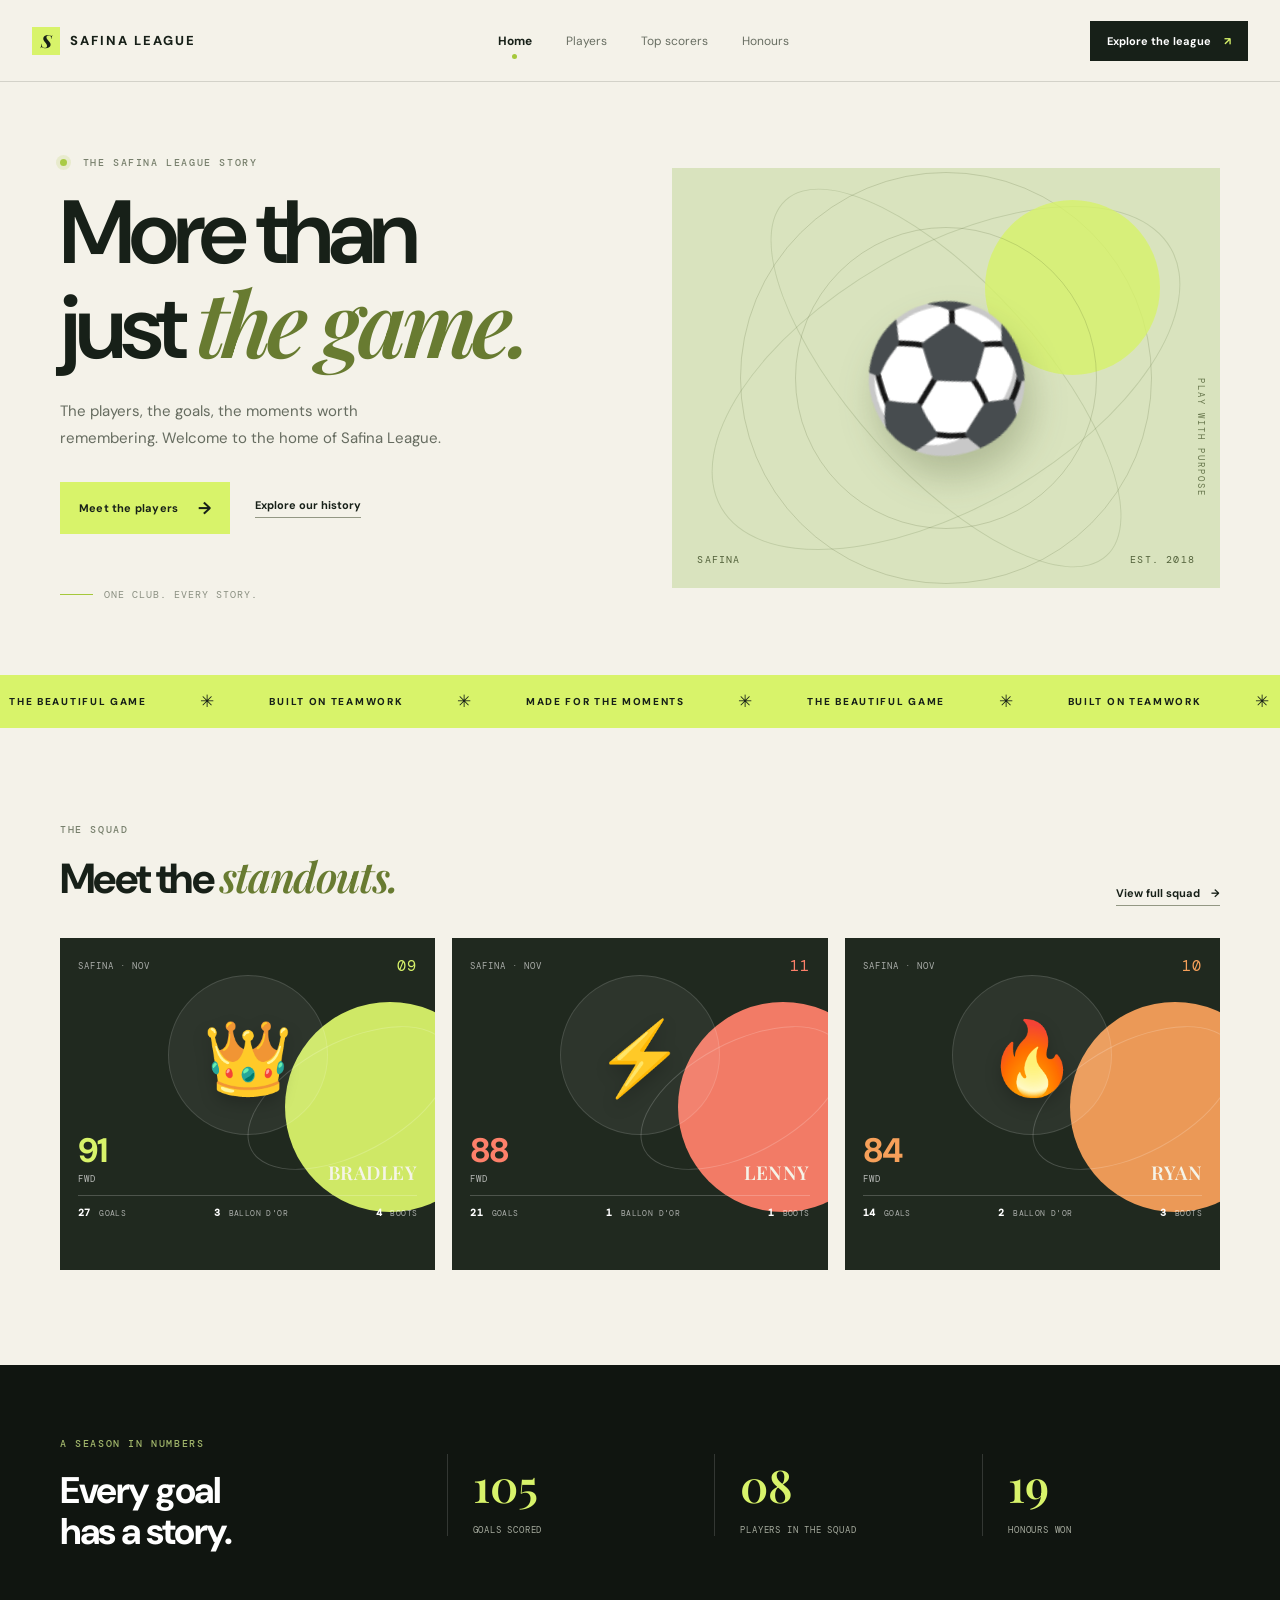
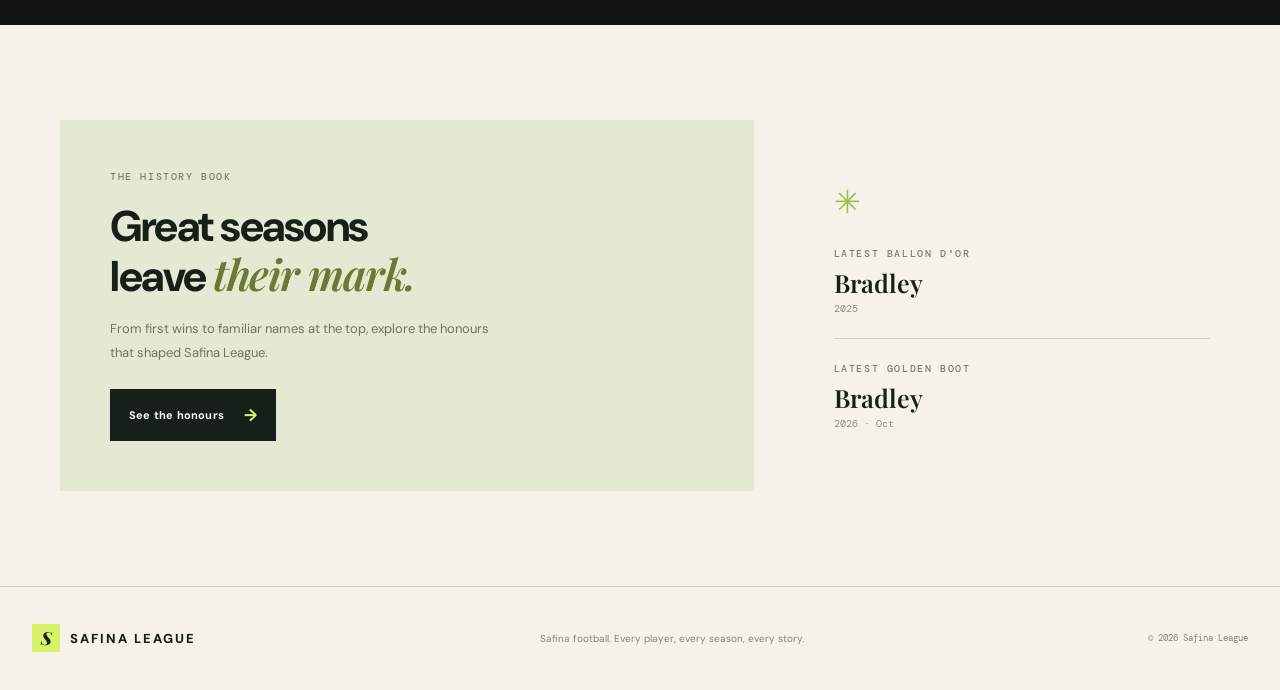
==== commit 3bfa46f5: "Rename the website branding to Safina League across the static site." ====
--- a/index.html
+++ b/index.html
@@ -3,16 +3,16 @@
 <head>
   <meta charset="UTF-8">
   <meta name="viewport" content="width=device-width, initial-scale=1.0">
-  <meta name="description" content="Meet the Safina players, explore the latest ratings, top scorers, and award history on Letrical.">
+  <meta name="description" content="Meet the Safina players, explore the latest ratings, top scorers, and award history on Safina League.">
   <meta name="theme-color" content="#101510">
-  <title>Letrical — Safina Football</title>
+  <title>Safina League — Safina Football</title>
   <link rel="stylesheet" href="styles.css">
   <script src="data.js" defer></script>
   <script src="app.js" defer></script>
 </head>
 <body>
   <header class="site-header">
-    <a class="wordmark" href="index.html" aria-label="Letrical home"><span class="wordmark-mark">L</span>LETRICAL</a>
+    <a class="wordmark" href="index.html" aria-label="Safina League home"><span class="wordmark-mark">S</span>SAFINA LEAGUE</a>
     <button class="menu-toggle" aria-label="Open navigation" aria-expanded="false">☰</button>
     <nav class="site-nav" aria-label="Main navigation">
       <a class="active" href="index.html">Home</a>
@@ -20,15 +20,15 @@
       <a href="scorers.html">Top scorers</a>
       <a href="honours.html">Honours</a>
     </nav>
-    <a class="header-cta" href="players.html">Explore the squad <span aria-hidden="true">↗</span></a>
+    <a class="header-cta" href="players.html">Explore the league <span aria-hidden="true">↗</span></a>
   </header>
 
   <main>
     <section class="hero page-width">
       <div class="hero-copy">
-        <p class="eyebrow"><span class="live-dot"></span> THE SAFINA FOOTBALL STORY</p>
+        <p class="eyebrow"><span class="live-dot"></span> THE SAFINA LEAGUE STORY</p>
         <h1>More than<br>just <em>the game.</em></h1>
-        <p class="hero-intro">The players, the goals, the moments worth remembering. Welcome to the home of Safina football.</p>
+        <p class="hero-intro">The players, the goals, the moments worth remembering. Welcome to the home of Safina League.</p>
         <div class="hero-actions">
           <a class="button button-primary" href="players.html">Meet the players <span aria-hidden="true">→</span></a>
           <a class="text-link" href="honours.html">Explore our history</a>
@@ -61,11 +61,11 @@
     </section>
 
     <section class="section page-width home-history">
-      <div class="history-callout"><p class="eyebrow">THE HISTORY BOOK</p><h2>Great seasons<br>leave <em>their mark.</em></h2><p>From first wins to familiar names at the top, explore the honours that shaped Safina.</p><a class="button button-dark" href="honours.html">See the honours <span aria-hidden="true">→</span></a></div>
+      <div class="history-callout"><p class="eyebrow">THE HISTORY BOOK</p><h2>Great seasons<br>leave <em>their mark.</em></h2><p>From first wins to familiar names at the top, explore the honours that shaped Safina League.</p><a class="button button-dark" href="honours.html">See the honours <span aria-hidden="true">→</span></a></div>
       <div class="latest-winner"><div class="winner-icon" aria-hidden="true">✳</div><p class="eyebrow">LATEST BALLON D'OR</p><strong id="latest-ballon-winner">—</strong><span id="latest-ballon-year">—</span><div class="winner-rule"></div><p class="eyebrow">LATEST GOLDEN BOOT</p><strong id="latest-boot-winner">—</strong><span id="latest-boot-year">—</span></div>
     </section>
   </main>
 
-  <footer class="site-footer"><a class="wordmark" href="index.html"><span class="wordmark-mark">L</span>LETRICAL</a><p>Safina football. Every player, every season, every story.</p><span>© <span data-year></span> Letrical</span></footer>
+  <footer class="site-footer"><a class="wordmark" href="index.html"><span class="wordmark-mark">S</span>SAFINA LEAGUE</a><p>Safina football. Every player, every season, every story.</p><span>© <span data-year></span> Safina League</span></footer>
 </body>
 </html>
